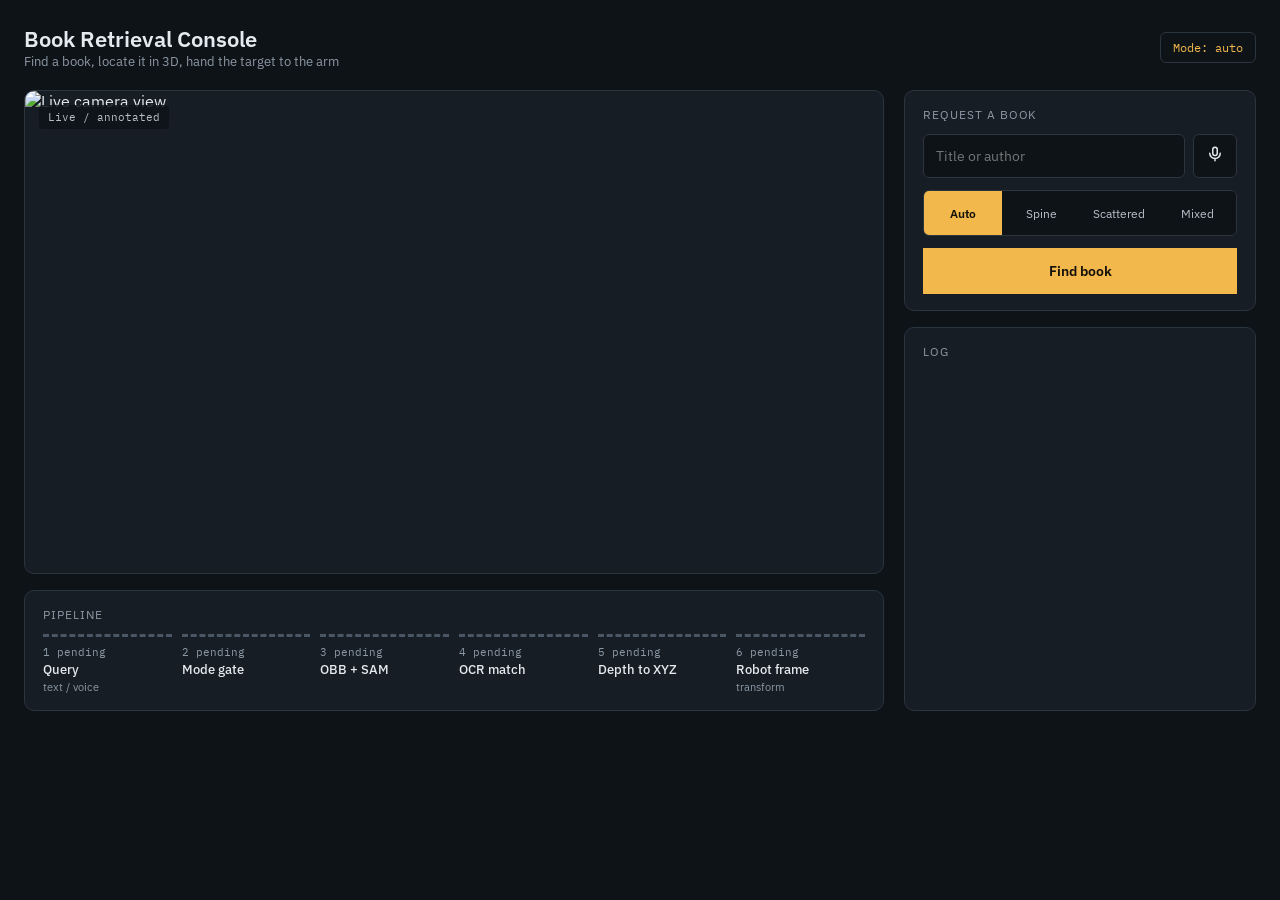
==== static/index.html @ 5e2c8e3b "ui updation" ====
<!doctype html>
<html lang="en"><head><meta charset="utf-8"><title>Book Retrieval Console</title>
<meta name="viewport" content="width=device-width,initial-scale=1">
<link rel="stylesheet" href="https://fonts.googleapis.com/css2?family=IBM+Plex+Mono:wght@400;500&family=IBM+Plex+Sans:wght@400;500;600&display=swap">
<style>
*{box-sizing:border-box}
body{margin:0;background:#0E1318;color:#E6EAEE;font-family:'IBM Plex Sans',sans-serif}
.mono{font-family:'IBM Plex Mono',monospace}
.wrap{max-width:1360px;margin:0 auto;padding:24px;display:flex;flex-direction:column;gap:20px}
.grid{display:grid;grid-template-columns:minmax(0,860px) minmax(320px,1fr);gap:20px}
.col{display:flex;flex-direction:column;gap:16px}
.card{background:#161D25;border:1px solid #2A3540;border-radius:10px;padding:16px 18px;display:flex;flex-direction:column;gap:12px}
.card.hit{border-color:#F2B84B}
.lbl{font-size:12px;letter-spacing:.08em;text-transform:uppercase;color:#8C98A4}
.pill{padding:7px 12px;border:1px solid #2A3540;border-radius:6px;font-size:12px}
button{font-family:inherit;cursor:pointer}
button:disabled{cursor:not-allowed}
.btn{height:44px;border-radius:6px;border:1px solid #2A3540;background:#0E1318;color:#E6EAEE;font-size:13px}
.primary{background:#F2B84B;color:#14100A;border:0;font-weight:600;font-size:14px;height:46px}
.primary:disabled{opacity:.5}
.modes{display:grid;grid-template-columns:repeat(4,1fr);border:1px solid #2A3540;border-radius:6px;overflow:hidden}
.modes button{height:44px;border:0;background:#0E1318;color:#B7C0C9;font-size:12px}
.modes button.on{background:#F2B84B;color:#14100A;font-weight:600}
.cam{position:relative;aspect-ratio:860/484;border-radius:10px;overflow:hidden;border:1px solid #2A3540;background:#161D25}
.cam img{width:100%;height:100%;object-fit:contain;display:block}
.chip{position:absolute;left:14px;top:14px;background:rgba(14,19,24,.85);padding:5px 9px;border-radius:4px;color:#B7C0C9;font-size:11px}
.steps{display:grid;grid-template-columns:repeat(6,1fr);gap:10px}
.step{border-top:3px dashed #4A5663;padding-top:8px}
.step.done{border-top:3px solid #3DD6B0}
.step .s{font-size:11px;color:#8C98A4}.step.done .s{color:#3DD6B0}
.step .n{font-size:13px;font-weight:500;margin-top:2px}
.step .d{font-size:11px;color:#8C98A4;margin-top:2px}
.xyz{background:#0E1318;border-radius:6px;padding:10px 12px;font-size:13px;line-height:1.6;white-space:pre}
.xyz small{display:block;font:11px 'IBM Plex Sans';color:#8C98A4;margin-bottom:6px}
input[type=text]{flex:1;background:#0E1318;border:1px solid #2A3540;border-radius:6px;color:#E6EAEE;font:14px 'IBM Plex Sans';padding:0 12px;height:44px}
#log{font-size:11.5px;line-height:1.7;color:#B7C0C9;overflow:auto;max-height:180px}
@media(max-width:1100px){.grid{grid-template-columns:1fr}}
</style></head><body><div class="wrap">

<div style="display:flex;justify-content:space-between;align-items:center;flex-wrap:wrap;gap:10px">
 <div><div style="font-size:22px;font-weight:600">Book Retrieval Console</div>
 <div style="font-size:13px;color:#8C98A4">Find a book, locate it in 3D, hand the target to the arm</div></div>
 <div class="mono" style="display:flex;gap:10px"><div class="pill" id="pMode" style="color:#F2B84B">Mode: auto</div></div>
</div>

<div class="grid">
 <div class="col">
  <div class="cam"><img id="feed" src="/video_feed" alt="Live camera view"><div class="chip mono">Live / annotated</div></div>
  <div class="card"><div class="lbl">Pipeline</div>
   <div class="steps" id="steps"></div></div>
 </div>

 <div class="col">
  <div class="card">
   <label class="lbl" for="q">Request a book</label>
   <div style="display:flex;gap:8px">
    <input id="q" type="text" placeholder="Title or author">
    <button class="btn" id="mic" style="width:44px" aria-label="Speak query">
     <svg width="18" height="18" viewBox="0 0 24 24" fill="none" stroke="currentColor" stroke-width="2" stroke-linecap="round" aria-hidden="true"><rect x="9" y="3" width="6" height="11" rx="3"/><path d="M5 11a7 7 0 0 0 14 0M12 18v3"/></svg></button>
   </div>
   <div class="modes" id="modes">
    <button data-m="auto" class="on">Auto</button><button data-m="spine">Spine</button>
    <button data-m="scattered">Scattered</button><button data-m="mixed">Mixed</button></div>
   <button class="primary" id="go">Find book</button>
  </div>

  <div class="card hit" id="res" style="display:none">
   <div style="display:flex;justify-content:space-between;align-items:baseline">
    <div class="lbl" style="color:#F2B84B">Target located</div><div class="mono" id="score" style="font-size:12px;color:#B7C0C9"></div></div>
   <div id="title" style="font-size:18px;font-weight:600"></div>
   <div style="display:grid;grid-template-columns:1fr 1fr;gap:10px">
    <div class="xyz mono"><small>Camera frame (m)</small><span id="cam"></span></div>
    <div class="xyz mono" style="border:1px dashed #4A5663"><small>Robot frame</small><span id="rob"></span></div></div>
   <div id="note" style="font-size:12px;color:#B7C0C9"></div>
   <div style="display:flex;gap:8px">
    <button class="btn" id="send" style="flex:1" disabled>Send to arm</button>
    <button class="btn" id="rescan" style="width:96px">Re-scan</button></div>
  </div>

  <div class="card" style="flex:1"><div class="lbl">Log</div><div id="log" class="mono"></div></div>
 </div>
</div></div>

<script>
const $=id=>document.getElementById(id);
const STEPS=[["Query","text / voice"],["Mode gate",""],["OBB + SAM",""],["OCR match",""],["Depth to XYZ",""],["Robot frame","transform"]];
let mode="auto";
function renderSteps(n,d={}){
  $("steps").innerHTML=STEPS.map((s,i)=>`<div class="step ${i<n?"done":""}"><div class="s mono">${i+1} ${i<n?"done":"pending"}</div><div class="n">${s[0]}</div><div class="d">${d[i]||s[1]}</div></div>`).join("");
}
renderSteps(0);
function log(t,c){const l=$("log"),e=document.createElement("div");e.textContent=new Date().toTimeString().slice(0,8)+" "+t;if(c)e.style.color=c;l.appendChild(e);l.scrollTop=l.scrollHeight}
const fmt=a=>a?`X ${a[0].toFixed(3)}\nY ${a[1].toFixed(3)}\nZ ${a[2].toFixed(3)}`:"X --\nY --\nZ --";
$("modes").onclick=e=>{const b=e.target.closest("button");if(!b)return;mode=b.dataset.m;
  [...$("modes").children].forEach(x=>x.classList.toggle("on",x===b));$("pMode").textContent="Mode: "+mode};
async function find(){
  const query=$("q").value.trim();if(!query){$("q").focus();return}
  $("go").disabled=true;$("go").textContent="Searching...";log(`query: "${query}"`);log("gate: "+mode);
  try{
    const r=await fetch("/api/find",{method:"POST",headers:{"Content-Type":"application/json"},body:JSON.stringify({query,mode})});
    const d=await r.json();
    if(!d.found){log("no match","#F2B84B");$("res").style.display="none";renderSteps(4)}
    else{
      $("res").style.display="flex";$("title").textContent=d.title;
      $("score").textContent=`conf ${d.conf.toFixed(2)} / sim ${d.sim.toFixed(2)}`;
      $("cam").textContent=fmt(d.cam_xyz);$("rob").textContent=fmt(d.robot_xyz);
      $("rob").style.color=d.robot_xyz?"#E6EAEE":"#8C98A4";
      $("note").textContent=d.pick_note?"Pick point: "+d.pick_note:"";
      $("send").disabled=!d.robot_xyz;$("send").textContent=d.robot_xyz?"Send to arm":"Send to arm (needs Step 6)";
      renderSteps(d.robot_xyz?6:5,{1:d.mode});
      log("xyz: "+d.cam_xyz.map(v=>v.toFixed(3)).join(", "),"#3DD6B0");
    }
  }catch(e){log("error: "+e.message,"#F2B84B")}
  $("go").disabled=false;$("go").textContent="Find book";
}
$("go").onclick=find;$("rescan").onclick=find;$("q").onkeydown=e=>{if(e.key==="Enter")find()};
$("send").onclick=async()=>{
  $("send").disabled=true;
  const r=await fetch("/api/send",{method:"POST"});const d=await r.json();
  log(d.ok?"arm: command sent":"arm: failed "+(d.error||""),d.ok?"#3DD6B0":"#F2B84B");$("send").disabled=false};
const SR=window.SpeechRecognition||window.webkitSpeechRecognition;
if(SR){$("mic").onclick=()=>{const r=new SR();r.lang="en-US";r.onresult=e=>{$("q").value=e.results[0][0].transcript;find()};r.start();log("listening...")}}
else $("mic").disabled=true;
</script></body></html>
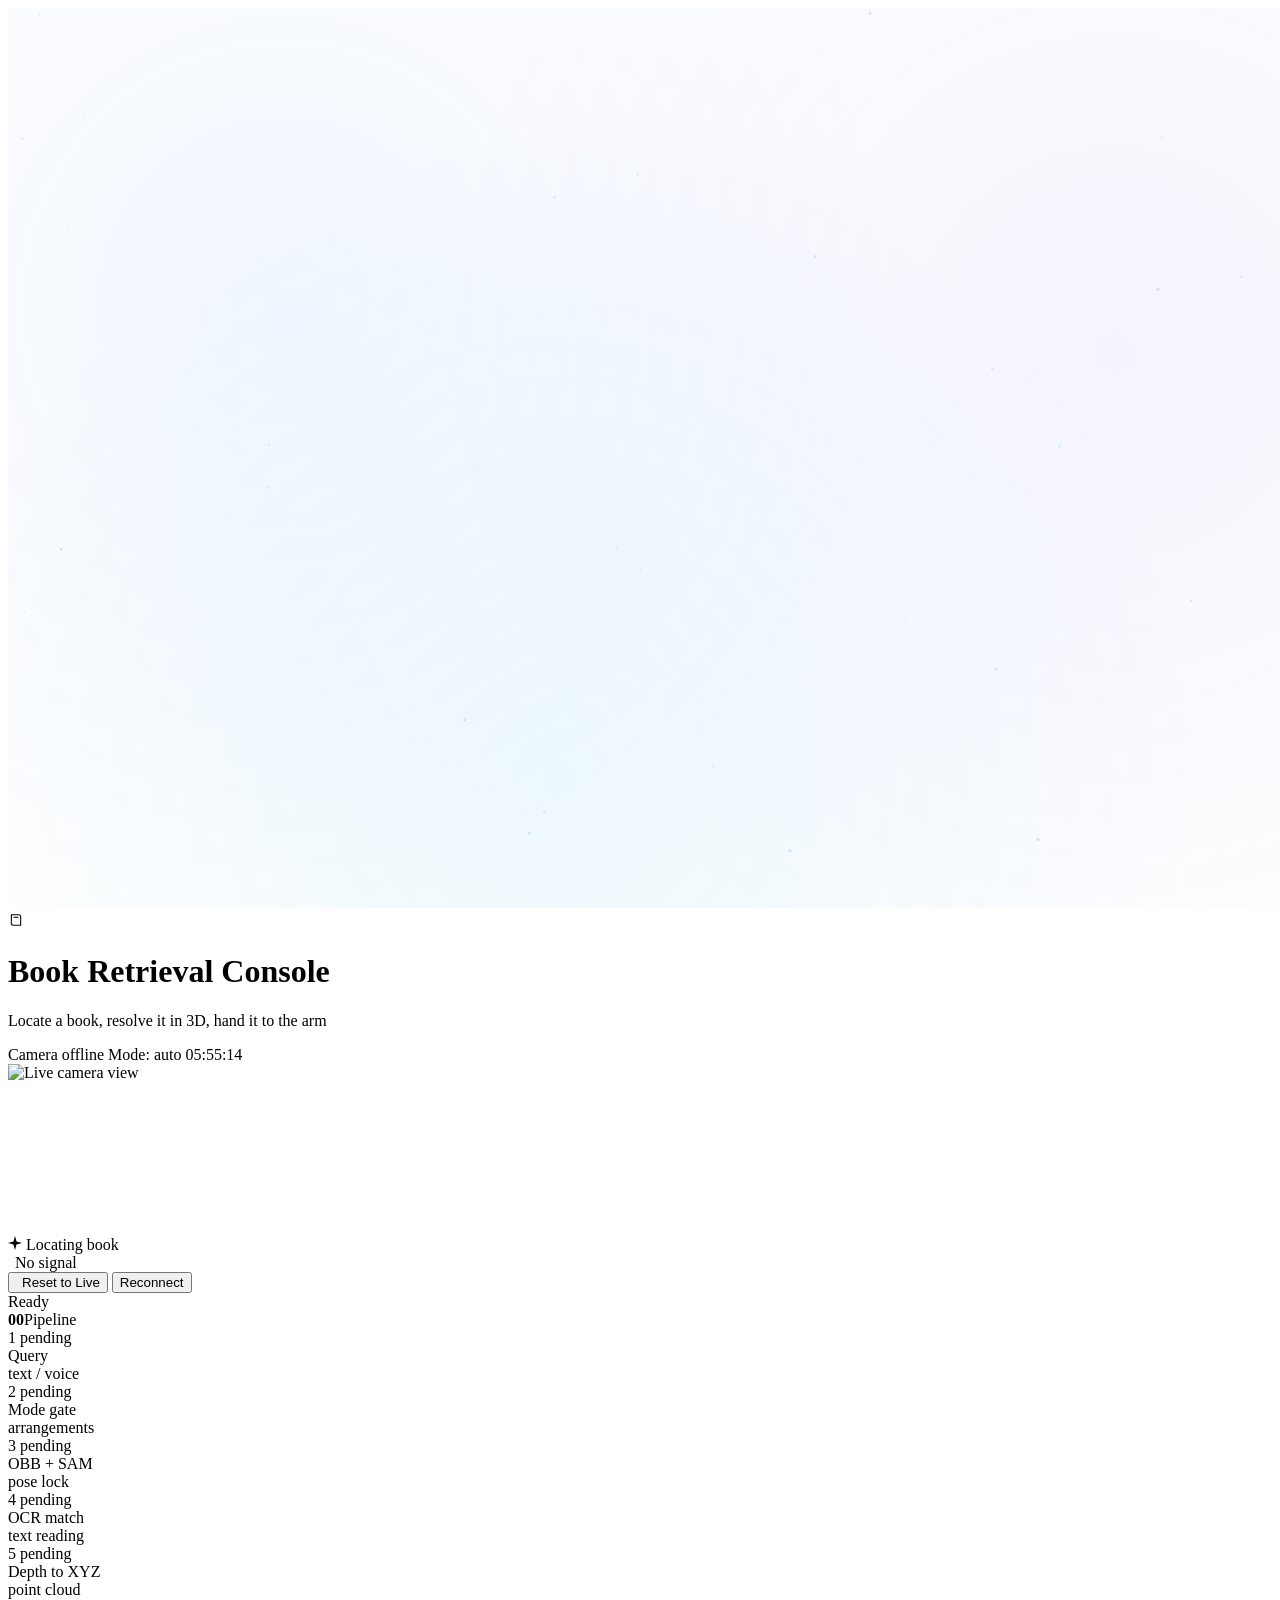
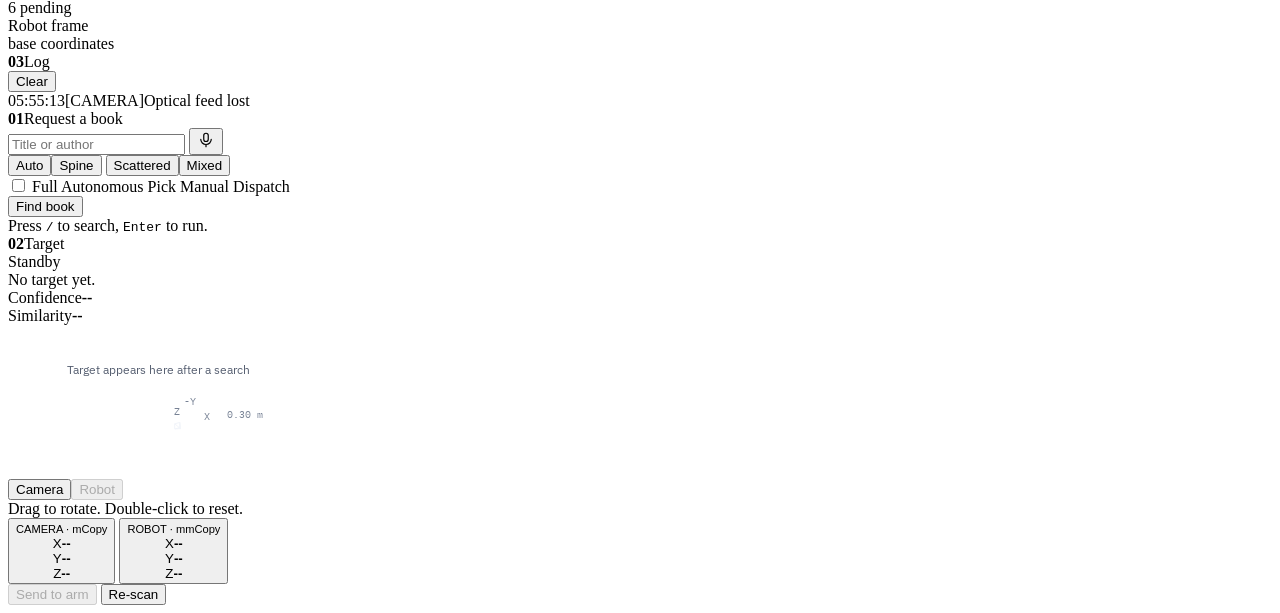
==== commit 8bf1bc45: "front facing book pick up" ====
--- a/static/index.html
+++ b/static/index.html
@@ -1,124 +1,581 @@
 <!doctype html>
 <html lang="en"><head><meta charset="utf-8"><title>Book Retrieval Console</title>
 <meta name="viewport" content="width=device-width,initial-scale=1">
-<link rel="stylesheet" href="https://fonts.googleapis.com/css2?family=IBM+Plex+Mono:wght@400;500&family=IBM+Plex+Sans:wght@400;500;600&display=swap">
-<style>
-*{box-sizing:border-box}
-body{margin:0;background:#0E1318;color:#E6EAEE;font-family:'IBM Plex Sans',sans-serif}
-.mono{font-family:'IBM Plex Mono',monospace}
-.wrap{max-width:1360px;margin:0 auto;padding:24px;display:flex;flex-direction:column;gap:20px}
-.grid{display:grid;grid-template-columns:minmax(0,860px) minmax(320px,1fr);gap:20px}
-.col{display:flex;flex-direction:column;gap:16px}
-.card{background:#161D25;border:1px solid #2A3540;border-radius:10px;padding:16px 18px;display:flex;flex-direction:column;gap:12px}
-.card.hit{border-color:#F2B84B}
-.lbl{font-size:12px;letter-spacing:.08em;text-transform:uppercase;color:#8C98A4}
-.pill{padding:7px 12px;border:1px solid #2A3540;border-radius:6px;font-size:12px}
-button{font-family:inherit;cursor:pointer}
-button:disabled{cursor:not-allowed}
-.btn{height:44px;border-radius:6px;border:1px solid #2A3540;background:#0E1318;color:#E6EAEE;font-size:13px}
-.primary{background:#F2B84B;color:#14100A;border:0;font-weight:600;font-size:14px;height:46px}
-.primary:disabled{opacity:.5}
-.modes{display:grid;grid-template-columns:repeat(4,1fr);border:1px solid #2A3540;border-radius:6px;overflow:hidden}
-.modes button{height:44px;border:0;background:#0E1318;color:#B7C0C9;font-size:12px}
-.modes button.on{background:#F2B84B;color:#14100A;font-weight:600}
-.cam{position:relative;aspect-ratio:860/484;border-radius:10px;overflow:hidden;border:1px solid #2A3540;background:#161D25}
-.cam img{width:100%;height:100%;object-fit:contain;display:block}
-.chip{position:absolute;left:14px;top:14px;background:rgba(14,19,24,.85);padding:5px 9px;border-radius:4px;color:#B7C0C9;font-size:11px}
-.steps{display:grid;grid-template-columns:repeat(6,1fr);gap:10px}
-.step{border-top:3px dashed #4A5663;padding-top:8px}
-.step.done{border-top:3px solid #3DD6B0}
-.step .s{font-size:11px;color:#8C98A4}.step.done .s{color:#3DD6B0}
-.step .n{font-size:13px;font-weight:500;margin-top:2px}
-.step .d{font-size:11px;color:#8C98A4;margin-top:2px}
-.xyz{background:#0E1318;border-radius:6px;padding:10px 12px;font-size:13px;line-height:1.6;white-space:pre}
-.xyz small{display:block;font:11px 'IBM Plex Sans';color:#8C98A4;margin-bottom:6px}
-input[type=text]{flex:1;background:#0E1318;border:1px solid #2A3540;border-radius:6px;color:#E6EAEE;font:14px 'IBM Plex Sans';padding:0 12px;height:44px}
-#log{font-size:11.5px;line-height:1.7;color:#B7C0C9;overflow:auto;max-height:180px}
-@media(max-width:1100px){.grid{grid-template-columns:1fr}}
-</style></head><body><div class="wrap">
-
-<div style="display:flex;justify-content:space-between;align-items:center;flex-wrap:wrap;gap:10px">
- <div><div style="font-size:22px;font-weight:600">Book Retrieval Console</div>
- <div style="font-size:13px;color:#8C98A4">Find a book, locate it in 3D, hand the target to the arm</div></div>
- <div class="mono" style="display:flex;gap:10px"><div class="pill" id="pMode" style="color:#F2B84B">Mode: auto</div></div>
-</div>
+<link rel="stylesheet" href="https://fonts.googleapis.com/css2?family=IBM+Plex+Mono:wght@400;500&family=IBM+Plex+Sans:wght@400;500&display=swap">
+<link rel="stylesheet" href="/style.css">
+</head><body><canvas id="bg" aria-hidden="true"></canvas>
+<div class="topbar" id="topbar"><i id="topProg"></i></div>
+<div class="wrap">
+
+<header class="top">
+ <div class="brand">
+  <div class="mark"><svg width="16" height="16" viewBox="0 0 24 24" fill="none" stroke="currentColor" stroke-width="1.6" stroke-linecap="round" stroke-linejoin="round" aria-hidden="true"><path d="M5 4h11a3 3 0 0 1 3 3v13H8a3 3 0 0 1-3-3V4z"/><path d="M9 8h6"/></svg></div>
+  <div><h1>Book Retrieval Console</h1><p>Locate a book, resolve it in 3D, hand it to the arm</p></div>
+ </div>
+ <div class="meta mono">
+  <span id="pFeed" class="off"><i class="dot"></i><span id="pFeedTxt">Camera connecting</span></span>
+  <span id="pMode">Mode: auto</span>
+  <span id="pClock">--:--:--</span>
+ </div>
+</header>
 
 <div class="grid">
  <div class="col">
-  <div class="cam"><img id="feed" src="/video_feed" alt="Live camera view"><div class="chip mono">Live / annotated</div></div>
-  <div class="card"><div class="lbl">Pipeline</div>
-   <div class="steps" id="steps"></div></div>
+  <div class="cam" id="camBox">
+   <img id="feed" src="/video_feed" alt="Live camera view">
+   <div class="hud"><i></i><i></i><i></i><i></i></div>
+   <canvas id="ov"></canvas>
+   <div class="cam-shimmer"></div>
+   <div class="scan-pill mono" id="scanPill">
+    <span class="scan-sparkle"><svg width="14" height="14" viewBox="0 0 24 24" fill="currentColor"><path d="M12 0L14.6 9.4L24 12L14.6 14.6L12 24L9.4 14.6L0 12L9.4 9.4L12 0Z"/></svg></span>
+    <span class="scan-text" id="scanText">Locating book</span>
+    <span class="scan-dots"><i></i><i></i><i></i></span>
+   </div>
+   <div class="pillx chip"><i class="dot" style="margin-right:7px"></i><span id="chipTxt">Live / annotated</span></div>
+   <button class="pillx live-btn mono" id="btnLiveCam" title="Reset camera to live feed">
+    <i class="dot" style="background:#34D399;margin-right:6px"></i>Reset to Live
+   </button>
+   <button class="reconnect mono" id="reconnect">Reconnect</button>
+   <div class="pillx banner" id="camBanner">Ready</div>
+  </div>
+
+  <div class="sec"><div class="lbl"><b>00</b>Pipeline</div><div class="steps" id="steps"></div></div>
+
+  <div class="sec">
+   <div class="row log-head"><div class="lbl"><b>03</b>Log</div><button class="btn" id="clearLog">Clear</button></div>
+   <div id="log" class="mono"></div>
+  </div>
  </div>
 
  <div class="col">
-  <div class="card">
-   <label class="lbl" for="q">Request a book</label>
-   <div style="display:flex;gap:8px">
-    <input id="q" type="text" placeholder="Title or author">
-    <button class="btn" id="mic" style="width:44px" aria-label="Speak query">
-     <svg width="18" height="18" viewBox="0 0 24 24" fill="none" stroke="currentColor" stroke-width="2" stroke-linecap="round" aria-hidden="true"><rect x="9" y="3" width="6" height="11" rx="3"/><path d="M5 11a7 7 0 0 0 14 0M12 18v3"/></svg></button>
-   </div>
-   <div class="modes" id="modes">
+  <div class="sec panel">
+   <label class="lbl" for="q"><b>01</b>Request a book</label>
+   <div class="qrow">
+    <input id="q" type="text" placeholder="Title or author" autocomplete="off">
+    <button class="mic" id="mic" aria-label="Speak query">
+     <svg width="18" height="18" viewBox="0 0 24 24" fill="none" stroke="currentColor" stroke-width="1.6" stroke-linecap="round" aria-hidden="true"><rect x="9" y="3" width="6" height="11" rx="3"/><path d="M5 11a7 7 0 0 0 14 0M12 18v3"/></svg></button>
+   </div>
+   <div class="seg" id="modes"><i class="bar" id="bar"></i>
     <button data-m="auto" class="on">Auto</button><button data-m="spine">Spine</button>
     <button data-m="scattered">Scattered</button><button data-m="mixed">Mixed</button></div>
+   <div class="auto-row">
+    <label class="auto-toggle" title="Automatically dispatch Dobot arm when target is localized">
+     <input type="checkbox" id="autoPick">
+     <span class="toggle-track"><i class="toggle-knob"></i></span>
+     <span class="toggle-txt">Full Autonomous Pick</span>
+    </label>
+    <span class="auto-badge" id="autoBadge">Manual Dispatch</span>
+   </div>
    <button class="primary" id="go">Find book</button>
+   <div class="recent" id="recent"></div>
+   <div class="hint">Press <kbd>/</kbd> to search, <kbd>Enter</kbd> to run.</div>
   </div>
 
-  <div class="card hit" id="res" style="display:none">
-   <div style="display:flex;justify-content:space-between;align-items:baseline">
-    <div class="lbl" style="color:#F2B84B">Target located</div><div class="mono" id="score" style="font-size:12px;color:#B7C0C9"></div></div>
-   <div id="title" style="font-size:18px;font-weight:600"></div>
-   <div style="display:grid;grid-template-columns:1fr 1fr;gap:10px">
-    <div class="xyz mono"><small>Camera frame (m)</small><span id="cam"></span></div>
-    <div class="xyz mono" style="border:1px dashed #4A5663"><small>Robot frame</small><span id="rob"></span></div></div>
-   <div id="note" style="font-size:12px;color:#B7C0C9"></div>
-   <div style="display:flex;gap:8px">
-    <button class="btn" id="send" style="flex:1" disabled>Send to arm</button>
-    <button class="btn" id="rescan" style="width:96px">Re-scan</button></div>
+  <div class="sec panel" id="resPanel">
+   <div class="row"><div class="lbl"><b>02</b>Target</div><div class="badge" id="badge">Standby</div></div>
+   <div class="title empty" id="title">No target yet.</div>
+   <div class="meters">
+    <div class="meter"><div class="top2"><span>Confidence</span><b id="confV">--</b></div><div class="track"><div class="fill" id="confF"></div></div></div>
+    <div class="meter"><div class="top2"><span>Similarity</span><b id="simV">--</b></div><div class="track"><div class="fill" id="simF"></div></div></div>
+   </div>
+   <div class="view3d" id="v3">
+    <canvas id="cv" aria-label="3D position of the target"></canvas>
+    <div class="vtools"><button id="vCam" class="on">Camera</button><button id="vRob" disabled>Robot</button></div>
+    <div class="vnote">Drag to rotate. Double-click to reset.</div>
+   </div>
+   <div class="xyzs">
+    <button class="xyz" id="boxCam" title="Copy camera coordinates"><small>CAMERA · m<span>Copy</span></small>
+     <div class="ax"><span>X</span><b id="cX">--</b></div><div class="ax"><span>Y</span><b id="cY">--</b></div><div class="ax"><span>Z</span><b id="cZ">--</b></div></button>
+    <button class="xyz off" id="boxRob" title="Copy robot coordinates"><small>ROBOT · mm<span>Copy</span></small>
+     <div class="ax"><span>X</span><b id="rX">--</b></div><div class="ax"><span>Y</span><b id="rY">--</b></div><div class="ax"><span>Z</span><b id="rZ">--</b></div></button>
+   </div>
+   <div class="note" id="note"></div>
+   <div class="actions">
+    <button class="btn send" id="send" disabled><span id="sendTxt">Send to arm</span><i class="prog"></i></button>
+    <button class="btn narrow" id="rescan">Re-scan</button>
+   </div>
   </div>
-
-  <div class="card" style="flex:1"><div class="lbl">Log</div><div id="log" class="mono"></div></div>
  </div>
 </div></div>
+<div class="toast" id="toast" role="status"></div>
 
 <script>
 const $=id=>document.getElementById(id);
-const STEPS=[["Query","text / voice"],["Mode gate",""],["OBB + SAM",""],["OCR match",""],["Depth to XYZ",""],["Robot frame","transform"]];
-let mode="auto";
-function renderSteps(n,d={}){
-  $("steps").innerHTML=STEPS.map((s,i)=>`<div class="step ${i<n?"done":""}"><div class="s mono">${i+1} ${i<n?"done":"pending"}</div><div class="n">${s[0]}</div><div class="d">${d[i]||s[1]}</div></div>`).join("");
-}
-renderSteps(0);
-function log(t,c){const l=$("log"),e=document.createElement("div");e.textContent=new Date().toTimeString().slice(0,8)+" "+t;if(c)e.style.color=c;l.appendChild(e);l.scrollTop=l.scrollHeight}
-const fmt=a=>a?`X ${a[0].toFixed(3)}\nY ${a[1].toFixed(3)}\nZ ${a[2].toFixed(3)}`:"X --\nY --\nZ --";
-$("modes").onclick=e=>{const b=e.target.closest("button");if(!b)return;mode=b.dataset.m;
-  [...$("modes").children].forEach(x=>x.classList.toggle("on",x===b));$("pMode").textContent="Mode: "+mode};
+const REDUCED=matchMedia("(prefers-reduced-motion: reduce)").matches;
+const STEPS=[["Query","text / voice"],["Mode gate","arrangements"],["OBB + SAM","pose lock"],["OCR match","text reading"],["Depth to XYZ","point cloud"],["Robot frame","base coordinates"]];
+let mode="auto",busy=false,view="cam",pts={cam:null,rob:null},history=[];
+/* toast + log */
+let tt;function toast(m){const t=$("toast");t.textContent=m;t.classList.add("show");clearTimeout(tt);tt=setTimeout(()=>t.classList.remove("show"),1800)}
+function log(t,c){const l=$("log"),e=document.createElement("div");
+  if(/^─+$/.test(t)){e.className="rule";l.appendChild(e);return}
+  const ts=document.createElement("span");ts.className="t";ts.textContent=new Date().toTimeString().slice(0,8);e.appendChild(ts);
+  const m=t.match(/^(\[[^\]]+\])\s*(.*)$/);
+  if(m){const g=document.createElement("span");g.className="tag";g.textContent=m[1];e.appendChild(g);e.appendChild(document.createTextNode(m[2]))}else e.appendChild(document.createTextNode(t));
+  if(c)e.className=c;l.appendChild(e);l.scrollTop=l.scrollHeight}
+$("clearLog").onclick=()=>{$("log").innerHTML=""};
+/* clock */
+const tick=()=>{$("pClock").textContent=new Date().toTimeString().slice(0,8)};tick();setInterval(tick,1000);
+/* camera feed */
+const cam=$("camBox"),feed=$("feed");
+function feedState(on){
+  cam.classList.toggle("offline",!on);
+  $("pFeed").className=on?"live":"off";
+  $("pFeedTxt").textContent=on?"Camera live":"Camera offline";
+  $("chipTxt").textContent=on?"Live / annotated":"No signal";
+}
+async function checkFeedHealth(){
+  if (feed.naturalWidth > 0) {
+    feedState(true);
+    return;
+  }
+  try {
+    const r = await fetch("/api/status");
+    const d = await r.json();
+    if (d.camera_live) {
+      feedState(true);
+    }
+  } catch(e) {}
+}
+feed.onload=()=>feedState(true);
+feed.onerror=()=>{feedState(false);log("[CAMERA] Optical feed lost","err")};
+$("reconnect").onclick=()=>{
+  feed.src="/video_feed?t="+Date.now();
+  $("pFeedTxt").textContent="Camera connecting";
+  log("[CAMERA] Reconnecting feed","warn");
+  setTimeout(checkFeedHealth, 400);
+};
+new ResizeObserver(()=>cam.style.setProperty("--camh",cam.clientHeight+"px")).observe(cam);
+setInterval(checkFeedHealth, 400);
+setTimeout(checkFeedHealth, 200);
+
+/* pipeline */
+function setSteps(done,active=-1,d={},fail=-1){
+  const tb=$("topbar");
+  tb.className="topbar"+(fail>=0?" fail":done>=5?" done":"");
+  $("topProg").style.width=(fail>=0?(fail+.5)/6:(done+(active>=0?.5:0))/6)*100+"%";
+  $("steps").innerHTML=STEPS.map((s,i)=>{
+    const st=i<done?"done":i===fail?"fail":i===active?"active":"";
+    const lab=st==="done"?"done":st==="fail"?"failed":st==="active"?"running":"pending";
+    return `<div class="step ${st}"><div class="s mono">${i+1} ${lab}</div><div class="n">${s[0]}</div><div class="d">${d[i]||s[1]}</div></div>`;
+  }).join("");
+}
+setSteps(0);
+
+/* mode selector */
+function setMode(m){
+  mode=m;let on;
+  [...$("modes").querySelectorAll("button")].forEach(x=>{
+    const a=x.dataset.m===m;
+    x.classList.toggle("on",a);
+    if(a)on=x;
+  });
+  $("bar").style.left=on.offsetLeft+"px";
+  $("bar").style.width=on.offsetWidth+"px";
+  $("pMode").textContent="Mode: "+m;
+}
+$("modes").onclick=e=>{const b=e.target.closest("button");if(b)setMode(b.dataset.m)};
+document.fonts.ready.then(()=>setMode(mode));
+addEventListener("resize",()=>setMode(mode));
+setMode("auto");
+
+/* numbers */
+function tween(el,to,dec=3,ms=350){
+  if(to==null){el.textContent="--";el.dataset.v="";return}
+  const f=parseFloat(el.dataset.v),a=isNaN(f)?0:f,t0=performance.now();
+  if(REDUCED){el.textContent=to.toFixed(dec);el.dataset.v=to;return}
+  (function s(now){const p=Math.min(1,(now-t0)/ms),e=1-Math.pow(1-p,3),v=a+(to-a)*e;el.textContent=v.toFixed(dec);el.dataset.v=v;if(p<1)requestAnimationFrame(s)})(t0);
+}
+function setXYZ(p,arr){["X","Y","Z"].forEach((a,i)=>tween($(p+a),arr?arr[i]:null,p==="r"?1:3))}
+function meter(v,f,x){$(v).textContent=x==null?"--":x.toFixed(2);$(f).style.width=x==null?"0%":Math.max(0,Math.min(1,x))*100+"%"}
+const copy=(arr,n,dec=3)=>{if(!arr)return;navigator.clipboard?.writeText(arr.map(v=>v.toFixed(dec)).join(", "));toast("Copied "+n+" coordinates")};
+$("boxCam").onclick=()=>copy(pts.cam,"camera");$("boxRob").onclick=()=>copy(pts.rob,"robot",1);
+
+/* history */
+function pushHistory(q){
+  history=[q,...history.filter(x=>x!==q)].slice(0,6);
+  const r=$("recent");r.innerHTML="";
+  history.forEach(h=>{
+    const b=document.createElement("button");
+    b.className="rchip";
+    b.textContent=h;
+    b.onclick=()=>{$("q").value=h;find()};
+    r.appendChild(b);
+  });
+}
+
+/* loading phases: synchronized with inference pipeline */
+const PHN = [
+  "Reading query",
+  "Choosing gate",
+  "Segmenting scene",
+  "Reading spines",
+  "Measuring depth",
+  "Mapping to robot"
+];
+const DUR = [500, 650, 950, 1150, 450, 350];
+let ph = -1, phT = 0, PT = [];
+
+function setPhase(i, detail=""){
+  ph = i;
+  phT = performance.now();
+  setSteps(i, i, detail ? {[i]: detail} : {});
+  if ($("scanText")) $("scanText").textContent = PHN[i] || "Scanning…";
+  if (typeof ripple === "function") ripple();
+}
+
+function phStart(){
+  phStop();
+  let t = 0;
+  [0, 1, 2, 3].forEach(i => {
+    PT.push(setTimeout(() => setPhase(i), t));
+    t += DUR[i];
+  });
+}
+
+function phStop(){
+  PT.forEach(clearTimeout);
+  PT = [];
+}
+
+async function phFinish(found){
+  phStop();
+  if (ph < 0) setPhase(0);
+  const end = found ? 5 : 3;
+  for (let i = Math.max(ph, 3); i <= end; i++) {
+    if (i !== ph) setPhase(i);
+    await new Promise(r => setTimeout(r, found ? 80 : 120));
+  }
+}
+
+/* find */
+let ping = 0;
+let autoTimer = null;
+function setBadge(t, c){ const b = $("badge"); b.textContent = t; b.className = "badge " + (c || ""); }
+
+// Initialize autoPick toggle
+const autoPickEl = $("autoPick");
+const autoBadgeEl = $("autoBadge");
+if (autoPickEl && autoBadgeEl) {
+  const savedAuto = localStorage.getItem("autoPick");
+  if (savedAuto === "1") {
+    autoPickEl.checked = true;
+    autoBadgeEl.textContent = "Autonomous ON";
+    autoBadgeEl.classList.add("on");
+  }
+  autoPickEl.addEventListener("change", () => {
+    const isAuto = autoPickEl.checked;
+    localStorage.setItem("autoPick", isAuto ? "1" : "0");
+    autoBadgeEl.textContent = isAuto ? "Autonomous ON" : "Manual Dispatch";
+    autoBadgeEl.classList.toggle("on", isAuto);
+    log(isAuto ? "[AUTONOMOUS] Full autonomous pick enabled -> will auto-dispatch arm on target lock" : "[AUTONOMOUS] Autonomous pick disabled -> manual dispatch required", isAuto ? "warn" : "info");
+    toast(isAuto ? "Full Autonomous Pick enabled" : "Manual dispatch mode");
+  });
+}
+
 async function find(){
-  const query=$("q").value.trim();if(!query){$("q").focus();return}
-  $("go").disabled=true;$("go").textContent="Searching...";log(`query: "${query}"`);log("gate: "+mode);
-  try{
-    const r=await fetch("/api/find",{method:"POST",headers:{"Content-Type":"application/json"},body:JSON.stringify({query,mode})});
-    const d=await r.json();
-    if(!d.found){log("no match","#F2B84B");$("res").style.display="none";renderSteps(4)}
-    else{
-      $("res").style.display="flex";$("title").textContent=d.title;
-      $("score").textContent=`conf ${d.conf.toFixed(2)} / sim ${d.sim.toFixed(2)}`;
-      $("cam").textContent=fmt(d.cam_xyz);$("rob").textContent=fmt(d.robot_xyz);
-      $("rob").style.color=d.robot_xyz?"#E6EAEE":"#8C98A4";
-      $("note").textContent=d.pick_note?"Pick point: "+d.pick_note:"";
-      $("send").disabled=!d.robot_xyz;$("send").textContent=d.robot_xyz?"Send to arm":"Send to arm (needs Step 6)";
-      renderSteps(d.robot_xyz?6:5,{1:d.mode});
-      log("xyz: "+d.cam_xyz.map(v=>v.toFixed(3)).join(", "),"#3DD6B0");
+  if (busy) return;
+  const query = $("q").value.trim();
+  if (!query){ $("q").focus(); return; }
+  busy = true;
+  $("go").disabled = true;
+  $("go").classList.add("busy");
+  $("go").textContent = "Searching…";
+  cam.classList.remove("locked");
+  cam.classList.add("scanning");
+  if ($("scanText")) $("scanText").textContent = `Locating "${query}"`;
+  $("camBanner").textContent = `Scanning: ${query}`;
+  clearTimeout(autoTimer);
+  $("send").classList.remove("auto-counting");
+  log("────────────────────────────────────────");
+  log(`[TARGET SEARCH] Query: "${query}" | Mode: ${mode.toUpperCase()} (GPU accelerated)`, "info");
+
+  phStart();
+  const tStart = performance.now();
+
+  try {
+    const r = await fetch("/api/find", {
+      method: "POST",
+      headers: { "Content-Type": "application/json" },
+      body: JSON.stringify({ query, mode })
+    });
+    const d = await r.json();
+    await phFinish(d.found);
+    ph = -1;
+    pushHistory(query);
+    const elapsed = Math.round(performance.now() - tStart);
+
+    if (!d.found) {
+      log(`[DETECTION] No book matching "${query}" located (${elapsed}ms)`, "err");
+      setBadge("Not found", "miss");
+      $("resPanel").classList.remove("hit");
+      $("title").className = "title empty";
+      $("title").textContent = "No match for that request.";
+      $("note").textContent = "Try the title or author as printed on the book cover/spine, or switch mode.";
+      pts = { cam: null, rob: null };
+      setXYZ("c", null);
+      setXYZ("r", null);
+      meter("confV", "confF", null);
+      meter("simV", "simF", null);
+      $("boxRob").classList.add("off");
+      $("send").disabled = true;
+      $("vRob").disabled = true;
+      setView("cam");
+      setSteps(2, -1, { 2: "No match" }, 3);
+      $("camBanner").textContent = "No match";
+      toast(`No match found for "${query}"`);
+    } else {
+      pts = { cam: d.cam_xyz, rob: d.robot_xyz || null };
+      setBadge("Located", "hit");
+      $("resPanel").classList.add("hit");
+      $("title").className = "title";
+      $("title").textContent = d.title;
+      meter("confV", "confF", d.conf);
+      meter("simV", "simF", d.sim);
+      setXYZ("c", d.cam_xyz);
+      setXYZ("r", d.robot_xyz || null);
+      $("boxRob").classList.toggle("off", !d.robot_xyz);
+      $("note").textContent = d.pick_note ? "Pick point: " + d.pick_note : "";
+      $("vRob").disabled = !d.robot_xyz;
+      setSteps(d.robot_xyz ? 6 : 5, -1, {
+        0: d.title,
+        1: d.mode,
+        2: "OBB+SAM lock",
+        3: `sim: ${d.sim}`,
+        4: "XYZ resolved",
+        5: d.robot_xyz ? "Base transform" : "Unreachable"
+      });
+      cam.classList.remove("scanning");
+      cam.classList.add("locked");
+      $("camBanner").textContent = "Locked: " + d.title;
+      setTimeout(() => cam.classList.remove("locked"), 3000);
+      ping = performance.now();
+
+      // Output step-by-step telemetry to log
+      if (d.log_details && Array.isArray(d.log_details)) {
+        d.log_details.forEach(step => {
+          let cls = "ok";
+          if (step.includes("[CLASSIFIER]") || step.includes("[DETECTION]")) cls = "info";
+          else if (step.includes("[ROBOT FRAME]") || step.includes("[KINEMATICS]")) cls = "warn";
+          else if (step.includes("[PIPELINE]") || step.includes("[GPU STATUS]")) cls = "ok";
+          log(step, cls);
+        });
+      } else {
+        log(`[TARGET LOCKED] "${d.title}" | Similarity: ${d.sim} | Conf: ${d.conf} (${elapsed}ms)`, "ok");
+        if (d.cam_xyz) log(`[CAMERA 3D] X=${d.cam_xyz[0]}m, Y=${d.cam_xyz[1]}m, Z=${d.cam_xyz[2]}m`, "info");
+        if (d.robot_xyz) log(`[DOBOT 3D] X=${d.robot_xyz[0]}mm, Y=${d.robot_xyz[1]}mm, Z=${d.robot_xyz[2]}mm`, "warn");
+      }
+
+      // Smoothly scroll down to "Send to arm" button and highlight it
+      const sendBtn = $("send");
+      sendBtn.disabled = !d.robot_xyz;
+      $("sendTxt").textContent = d.robot_xyz ? "Send to arm" : "Send to arm (unreachable)";
+      setTimeout(() => {
+        sendBtn.scrollIntoView({ behavior: "smooth", block: "center" });
+        sendBtn.classList.add("pulse-ready");
+        setTimeout(() => sendBtn.classList.remove("pulse-ready"), 3000);
+      }, 100);
+
+      // Autonomous pick mode
+      if (autoPickEl && autoPickEl.checked && d.robot_xyz) {
+        log("[AUTONOMOUS] Full autonomous pick engaged: dispatching Dobot in 1.5s...", "warn");
+        toast("Autonomous Pick: Dispatching arm in 1.5s... Click 'Re-scan' to cancel");
+        sendBtn.classList.add("auto-counting");
+        $("sendTxt").textContent = "Auto-dispatching in 1.5s...";
+        clearTimeout(autoTimer);
+        autoTimer = setTimeout(() => {
+          sendBtn.classList.remove("auto-counting");
+          if (busy) return;
+          log("[AUTONOMOUS] Dispatching Dobot arm now!", "ok");
+          sendBtn.click();
+        }, 1500);
+      }
     }
-  }catch(e){log("error: "+e.message,"#F2B84B")}
-  $("go").disabled=false;$("go").textContent="Find book";
-}
-$("go").onclick=find;$("rescan").onclick=find;$("q").onkeydown=e=>{if(e.key==="Enter")find()};
-$("send").onclick=async()=>{
+  } catch (e) {
+    phStop();
+    ph = -1;
+    log("[SYSTEM ERROR] Search failed: " + e.message, "err");
+    setBadge("Error", "miss");
+    setSteps(0);
+    $("camBanner").textContent = "Request failed";
+  } finally {
+    phStop();
+    ph = -1;
+    cam.classList.remove("scanning");
+    busy = false;
+    $("go").disabled = false;
+    $("go").classList.remove("busy");
+    $("go").textContent = "Find book";
+  }
+}
+$("go").onclick = find;
+$("q").onkeydown = e => { if (e.key === "Enter") find(); };
+
+function renderTarget(){
+  pts={cam:null,rob:null};
+  setBadge("Standby");
+  $("resPanel").classList.remove("hit");
+  $("title").className="title empty";
+  $("title").textContent="No target yet.";
+  $("note").textContent="";
+  setXYZ("c",null);
+  setXYZ("r",null);
+  meter("confV","confF",null);
+  meter("simV","simF",null);
+  $("boxRob").classList.add("off");
   $("send").disabled=true;
-  const r=await fetch("/api/send",{method:"POST"});const d=await r.json();
-  log(d.ok?"arm: command sent":"arm: failed "+(d.error||""),d.ok?"#3DD6B0":"#F2B84B");$("send").disabled=false};
+  $("sendTxt").textContent="Send to arm";
+  $("vRob").disabled=true;
+  setView("cam");
+  setSteps(0);
+  $("camBanner").textContent="Ready";
+}
+
+async function resetLive(){
+  clearTimeout(autoTimer);
+  phStop();
+  ph = -1;
+  cam.classList.remove("locked", "scanning");
+  $("send").classList.remove("auto-counting");
+  try { await fetch("/api/clear", { method: "POST" }); } catch (e) {}
+  renderTarget();
+  log("[CAMERA] Reset to live optical feed", "info");
+  toast("Camera reset to live feed");
+}
+$("btnLiveCam").onclick = e => { e.stopPropagation(); resetLive(); };
+$("rescan").onclick = () => { resetLive(); if ($("q").value) find(); };
+cam.onclick = () => { if (cam.classList.contains("locked")) resetLive(); };
+
+/* send */
+$("send").onclick = async () => {
+  clearTimeout(autoTimer);
+  $("send").classList.remove("auto-counting");
+  if (!pts.rob) return;
+  const b = $("send");
+  b.disabled = true;
+  b.className = "btn send waiting";
+  $("sendTxt").textContent = "Dispatching…";
+  log(`[ARM DISPATCH] Sending target coordinates to Dobot controller on COM7...`, "info");
+  log(`[ARM TARGET] X=${pts.rob[0]} mm, Y=${pts.rob[1]} mm, Z=${pts.rob[2]} mm`, "info");
+  try {
+    const r = await fetch("/api/send", { method: "POST" });
+    const d = await r.json();
+    b.className = "btn send " + (d.ok ? "ok" : "bad");
+    $("sendTxt").textContent = d.ok ? "Sent" : "Failed";
+    log(d.ok ? "[DOBOT CONTROLLER] Pick trajectory executed successfully: Home -> Approach -> Suction -> Lift -> Drop" : "[DOBOT ERROR] Arm movement failed: " + (d.error || "kinematics limit"), d.ok ? "ok" : "err");
+    toast(d.ok ? "Dobot arm pick completed!" : "Dobot arm movement failed");
+  } catch (e) {
+    b.className = "btn send bad";
+    $("sendTxt").textContent = "Failed";
+    log("[DOBOT ERROR] Hardware communication error: " + e.message, "err");
+  }
+  setTimeout(() => {
+    b.className = "btn send";
+    $("sendTxt").textContent = "Send to arm";
+    b.disabled = !pts.rob;
+  }, 3000);
+};
+
+/* voice */
 const SR=window.SpeechRecognition||window.webkitSpeechRecognition;
-if(SR){$("mic").onclick=()=>{const r=new SR();r.lang="en-US";r.onresult=e=>{$("q").value=e.results[0][0].transcript;find()};r.start();log("listening...")}}
+if(SR){$("mic").onclick=()=>{const r=new SR(),m=$("mic");r.lang="en-US";
+  r.onresult=e=>{$("q").value=e.results[0][0].transcript;find()};
+  r.onend=()=>m.classList.remove("listening");r.onerror=e=>{m.classList.remove("listening");log("voice: "+e.error,"warn")};
+  r.start();m.classList.add("listening");log("listening")}}
 else $("mic").disabled=true;
+/* keyboard */
+addEventListener("keydown",e=>{
+  const typing=/INPUT|TEXTAREA/.test(document.activeElement.tagName);
+  if(e.key==="/"&&!typing){e.preventDefault();$("q").focus()}
+  if(e.key==="Escape")document.activeElement.blur();
+});
+/* 3D viewport */
+const cv=$("cv"),ctx=cv.getContext("2d");
+let W=0,H=0,yaw=-.55,pitch=.5,touched=false,drag=null,Rcur=.5,cur=[0,0,0];
+function size(){const r=cv.getBoundingClientRect(),d=devicePixelRatio||1;W=r.width;H=r.height;cv.width=W*d;cv.height=H*d;ctx.setTransform(d,0,0,d,0,0)}
+new ResizeObserver(size).observe(cv);
+function setView(v){view=v;$("vCam").classList.toggle("on",v==="cam");$("vRob").classList.toggle("on",v==="rob")}
+$("vCam").onclick=()=>setView("cam");$("vRob").onclick=()=>{if(pts.rob)setView("rob")};
+cv.addEventListener("pointerdown",e=>{drag=[e.clientX,e.clientY];touched=true;cv.setPointerCapture(e.pointerId)});
+cv.addEventListener("pointermove",e=>{if(!drag)return;yaw+=(e.clientX-drag[0])*.01;pitch=Math.max(.1,Math.min(1.4,pitch+(e.clientY-drag[1])*.01));drag=[e.clientX,e.clientY]});
+cv.addEventListener("pointerup",()=>drag=null);
+cv.addEventListener("dblclick",()=>{yaw=-.55;pitch=.5;touched=false});
+const toWorld=(v,p)=>v==="cam"?[p[0],-p[1],p[2]]:[p[0]/1000,p[2]/1000,p[1]/1000];
+const INK="#F1F4F9",MUTE="#768194",ACC="#3B82F6";
+function frame(now){
+  requestAnimationFrame(frame);if(!W)return;
+  const t=now/1000,camV=view==="cam",p=pts[view]?toWorld(view,pts[view]):null;
+  const ext=p?Math.max(Math.abs(p[0]),Math.abs(p[1]),camV?Math.abs(p[2])/2:Math.abs(p[2])):0;
+  Rcur+=(Math.max(.3,ext*1.4)-Rcur)*.1;const R=Rcur;
+  if(p)for(let i=0;i<3;i++)cur[i]+=(p[i]-cur[i])*.12;
+  const yw=yaw+(touched||REDUCED?0:Math.sin(t*.4)*.1);
+  const zc=camV?R:0,zmin=camV?0:-R,zmax=camV?2*R:R,S=Math.min(W,H)/(R*3.1);
+  const P=(x,y,z)=>{z-=zc;const c=Math.cos(yw),s=Math.sin(yw),x1=x*c+z*s,z1=-x*s+z*c,cp=Math.cos(pitch),sp=Math.sin(pitch);return[W/2+x1*S,H/2+8-(y*cp+z1*sp)*S]};
+  ctx.clearRect(0,0,W,H);ctx.lineWidth=1;ctx.font="10px 'IBM Plex Mono',monospace";
+  const step=R/4;ctx.strokeStyle="rgba(255,255,255,.09)";ctx.beginPath();
+  for(let x=-R;x<=R+1e-6;x+=step){ctx.moveTo(...P(x,0,zmin));ctx.lineTo(...P(x,0,zmax))}
+  for(let z=zmin;z<=zmax+1e-6;z+=step){ctx.moveTo(...P(-R,0,z));ctx.lineTo(...P(R,0,z))}
+  ctx.stroke();
+  ctx.fillStyle=MUTE;const e=P(R,0,zmin);ctx.fillText(R.toFixed(2)+" m",e[0]+4,e[1]);
+  const L=R*.45,o=P(0,0,0);ctx.strokeStyle="rgba(255,255,255,.4)";ctx.fillStyle=MUTE;
+  [[[L,0,0],"X"],[[0,L,0],camV?"-Y":"Z"],[[0,0,L],camV?"Z":"Y"]].forEach(([v,n])=>{const a=P(...v);ctx.beginPath();ctx.moveTo(...o);ctx.lineTo(...a);ctx.stroke();ctx.fillText(n,a[0]+4,a[1]-4)});
+  ctx.strokeStyle=INK;
+  if(camV){const h=R*.06,d=R*.14,pp=[[-h,-h,d],[h,-h,d],[h,h,d],[-h,h,d]].map(v=>P(...v));
+    ctx.beginPath();pp.forEach((q,i)=>{ctx.moveTo(...o);ctx.lineTo(...q);ctx.moveTo(...q);ctx.lineTo(...pp[(i+1)%4])});ctx.stroke()}
+  else ctx.strokeRect(o[0]-6,o[1]-6,12,12);
+  if(!p){ctx.fillStyle="#555E70";ctx.font="12px 'IBM Plex Sans',sans-serif";ctx.textAlign="center";ctx.fillText("Target appears here after a search",W/2,H/2-26);ctx.textAlign="left";return}
+  const pt=P(...cur),fl=P(cur[0],0,cur[2]);
+  ctx.strokeStyle="rgba(59,130,246,.35)";ctx.beginPath();ctx.moveTo(...o);ctx.lineTo(...pt);ctx.stroke();
+  ctx.setLineDash([3,3]);ctx.strokeStyle="rgba(59,130,246,.7)";ctx.beginPath();ctx.moveTo(...pt);ctx.lineTo(...fl);ctx.stroke();ctx.setLineDash([]);
+  ctx.strokeStyle="rgba(59,130,246,.5)";ctx.beginPath();
+  for(let i=0;i<=24;i++){const a=i/24*Math.PI*2,q=P(cur[0]+Math.cos(a)*R*.05,0,cur[2]+Math.sin(a)*R*.05);i?ctx.lineTo(...q):ctx.moveTo(...q)}ctx.stroke();
+  if(!REDUCED){const k=((now-ping)/1600)%1;ctx.strokeStyle=`rgba(59,130,246,${.6*(1-k)})`;ctx.beginPath();ctx.arc(pt[0],pt[1],5+k*14,0,7);ctx.stroke()}
+  ctx.fillStyle=ACC;ctx.beginPath();ctx.arc(pt[0],pt[1],4,0,7);ctx.fill();
+  ctx.fillStyle=INK;ctx.font="11px 'IBM Plex Mono',monospace";ctx.fillText(Math.hypot(p[0],p[1],p[2]).toFixed(2)+" m",pt[0]+10,pt[1]-8);
+}
+requestAnimationFrame(frame);
+
+/* Clean camera overlay: subtle high-tech scan beam during search */
+const ov=$("ov"),o=ov.getContext("2d");
+function ovDraw(now){
+  requestAnimationFrame(ovDraw);
+  const r=ov.getBoundingClientRect(),d=devicePixelRatio||1,w=r.width,h=r.height;
+  if(ov.width!==Math.round(w*d)){ov.width=Math.round(w*d);ov.height=Math.round(h*d)}
+  o.setTransform(d,0,0,d,0,0);
+  o.clearRect(0,0,w,h);
+  if(ph<0||!cam.classList.contains("scanning"))return;
+  const el=now-phT;
+  const p=(el%2000)/2000;
+  const y=p*h;
+  const g=o.createLinearGradient(0,y-40,0,y);
+  g.addColorStop(0,"rgba(59,130,246,0)");
+  g.addColorStop(1,"rgba(59,130,246,0.18)");
+  o.fillStyle=g;
+  o.fillRect(0,y-40,w,40);
+  o.fillStyle="rgba(96,165,250,0.85)";
+  o.fillRect(0,y,w,1.5);
+}
+requestAnimationFrame(ovDraw);
+
+/* Minimal ambient background: subtle glow + 40 calm drifting stardust */
+const bgc=$("bg"),bx=bgc.getContext("2d");let bw,bh,mx=-999,my=-999;
+const PC=["200,215,255","147,197,253","165,180,252","125,211,252"];
+const SD=Array.from({length:42},()=>({x:Math.random(),y:Math.random(),r:Math.random()*1.3+.4,v:Math.random()*.00015+.00003,dx:(Math.random()-.5)*.00008,c:PC[Math.floor(Math.random()*4)],p:Math.random()*6}));
+function bsz(){const d=devicePixelRatio||1;bw=innerWidth;bh=innerHeight;bgc.width=bw*d;bgc.height=bh*d;bx.setTransform(d,0,0,d,0,0)}addEventListener("resize",bsz);bsz();
+addEventListener("pointermove",e=>{mx=e.clientX;my=e.clientY});
+function bgLoop(now){
+  requestAnimationFrame(bgLoop);
+  const t=now/1000;
+  bx.clearRect(0,0,bw,bh);
+  [[.2,.25,"59,130,246"],[.8,.35,"99,102,241"],[.5,.9,"14,165,233"]].forEach(([x,y,c],i)=>{
+    const X=(x+Math.sin(t*.1+i*2)*.08)*bw,Y=(y+Math.cos(t*.08+i)*.08)*bh,R=Math.max(bw,bh)*(.45+.08*Math.sin(t*.2+i)),g=bx.createRadialGradient(X,Y,0,X,Y,R);
+    g.addColorStop(0,"rgba("+c+",.07)");g.addColorStop(1,"rgba("+c+",0)");bx.fillStyle=g;bx.fillRect(0,0,bw,bh)
+  });
+  SD.forEach(s=>{
+    if(!REDUCED){s.y-=s.v;s.x+=s.dx;if(s.y<-.02){s.y=1.02;s.x=Math.random()}if(s.x<-.02)s.x=1.02;if(s.x>1.02)s.x=-.02}
+    let X=s.x*bw,Y=s.y*bh;
+    bx.fillStyle="rgba("+s.c+","+(.18+.25*Math.abs(Math.sin(now/1400+s.p)))+")";
+    bx.beginPath();bx.arc(X,Y,s.r,0,7);bx.fill();
+  });
+}
+requestAnimationFrame(bgLoop);
 </script></body></html>
